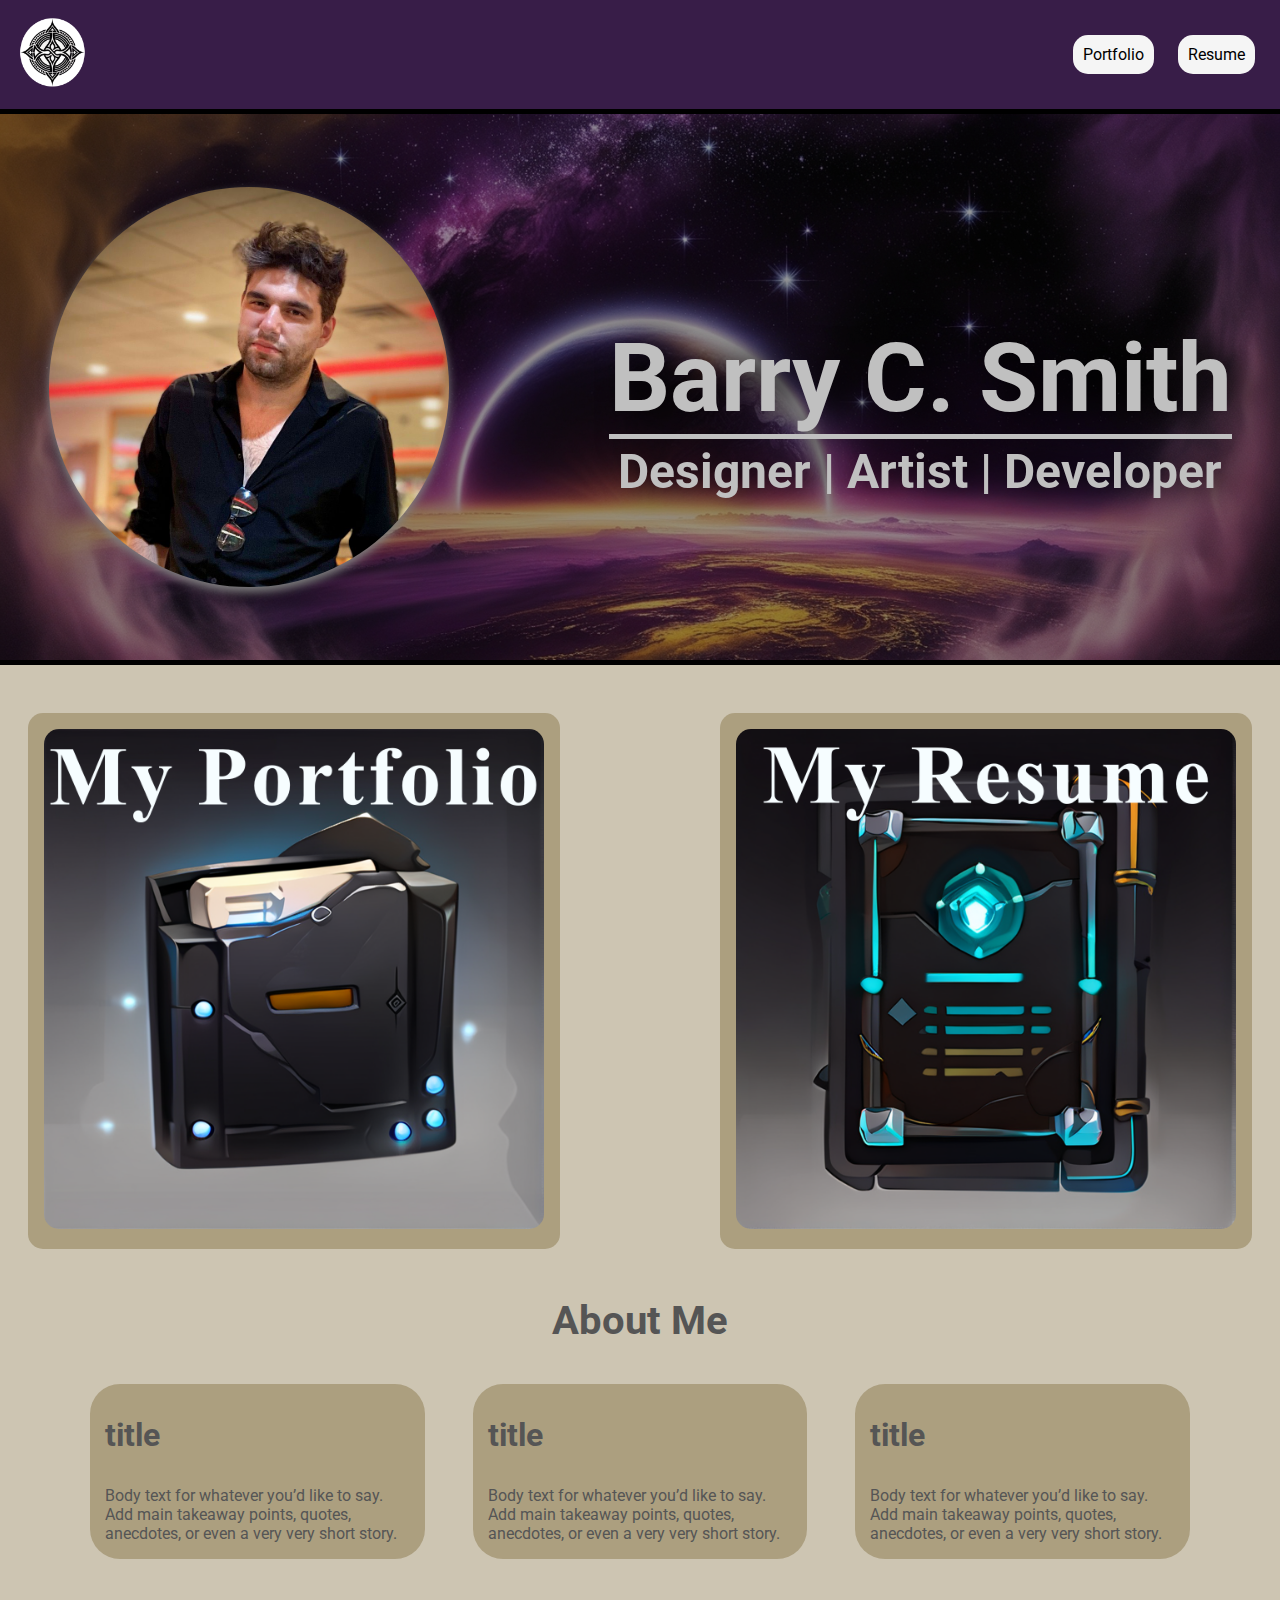
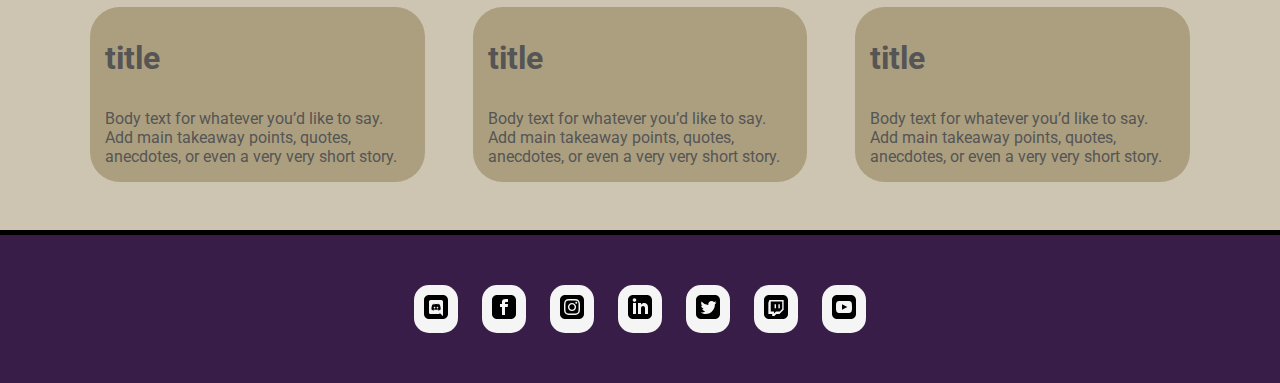
==== index.html @ 9c2325bf "First Upload for Test Reviews" ====
<!DOCTYPE html>
<html lang="en">
<head>
    <meta charset="UTF-8">
    <link rel="stylesheet" href="styles.css"/>
    <link rel="icon" href="images/SampleLogos(6)(Circular).png">
    <meta name="viewport" content="width=device-width, initial-scale=1.0">
    <meta name="description" content="This is the discription of the website for goodle and other search entities.">
    <title>Barry Smith</title>
</head>
<body>
    <header class= "main-header">
        <div class="container main-header-container">
            <a href="index.html">
            <img src="images/SampleLogos(6)(Circular).png" class="logo logo-prime">
            </a>
            <nav class="nav nav-prime">
                    <ul>
                        <li><a href="portfolio.html">Portfolio</a></li>
                        <li><a href="media/sample-pdf.pdf" target="_blank">Resume</a></li>
                    </ul>
            </nav>
        </div>
    </header>



    <section class="section picture-section-background">
        <div class="container picture-section-flex-container">
                        <!-- Get a background image to the main profile picure -->  
                        <!-- Used this photo as my profile picure. Needs CSS to make into a small circle Maybe Crop?-->
                    <img class="profile-picture-flex-object" src="images/Me_20240803_Filter.jpg">
                    <span class="name-and-title-flex-object">
                         <!-- My name and titles -->
                         <p class="name-banner">Barry C. Smith</p>
                         <p class="title-banner">Designer | Artist | Developer</p>

                    </span>
        </div>
    </section>
    
    
    <section class="section portfolio-resume-section">
        <div class="container portfolio-resume-section-container">
            <div class="portfolio-resume-image-trim">
            <!-- An Image that links to my portfolio. Likely Git Hub-->
                <a href="portfolio.html" target="_blank">
                <img class="portfolio-resume-image" src="images/MyPortfolioImage.png">
                </a>
            </div>
            <div class="portfolio-resume-image-trim">
            <!-- An image that links to my resume, which will be a document format.-->
                <a href="resume.html" target="_blank">   
                <img class="portfolio-resume-image" src="images/MyResumeImage.png">
                </a>
            </div>
        </div>
    </section>
    
    
    <section class="section about-section">
        <!-- An untitled area used for the "About Me" section of the profile-->
        <div class="container about-section-header">
            <div>
            <h3 class="about-header about-section-header-main">About Me</h3>
            <!--<p class="about-header about-section-header-sub">Subheader can go here</p>-->
            </div>
        </div>
        <div class="container about-section-container">
            <div class="about-section-text-block-flex-object">
                <h3 class="about-header">title</h3>
                <p>Body text for whatever you’d like to say. Add main takeaway points, quotes, anecdotes, or even a very very short story.</p>
            </div>
            <div class="about-section-text-block-flex-object">
                <h3 class="about-header">title</h3>
                <p>Body text for whatever you’d like to say. Add main takeaway points, quotes, anecdotes, or even a very very short story.</p>
            </div>
            <div class="about-section-text-block-flex-object">
                <h3 class="about-header">title</h3>
                <p>Body text for whatever you’d like to say. Add main takeaway points, quotes, anecdotes, or even a very very short story.</p>
            </div>
            <div class="about-section-text-block-flex-object">
                <h3 class="about-header">title</h3>
                <p>Body text for whatever you’d like to say. Add main takeaway points, quotes, anecdotes, or even a very very short story.</p>
            </div>
            <div class="about-section-text-block-flex-object">
                <h3 class="about-header">title</h3>
                <p>Body text for whatever you’d like to say. Add main takeaway points, quotes, anecdotes, or even a very very short story.</p>
            </div>
            <div class="about-section-text-block-flex-object">
                <h3 class="about-header">title</h3>
                <p>Body text for whatever you’d like to say. Add main takeaway points, quotes, anecdotes, or even a very very short story.</p>
        </div>
        </div>
    </section>

    
    <footer class="main-footer">
        <nav class="nav nav-bi">
            <ul>
                <li><a href="https://www.discord.com" target="_blank">
                    <img src="images/socials/discord.svg">
                    </a></li>

                <li><a href="https://www.facebook.com" target="_blank">
                    <img src="images/socials/facebook.svg">
                    </a></li>

                <li><a href="https://www.instagram.com" target="_blank">
                    <img src="images/socials/instagram.svg">
                    </a></li>

                <li><a href="https://www.linkedin.com/in/barrycssocial/" target="_blank">
                    <img src="images/socials/linkedin.svg">
                    </a></li>

                <li><a href="https://www.twitter.com" target="_blank">
                    <img src="images/socials/twitter.svg">
                    </a></li>

                <li><a href="https://www.twitch.com" target="_blank">
                    <img src="images/socials/twitch.svg">
                    </a></li>

                <li><a href="https://www.youtube.com" target="_blank">
                    <img src="images/socials/youtube.svg">
                    </a></li>
            </ul>    
        </nav>
    </footer>
</body>
</html>
---- styles.css ----
@import url('https://fonts.googleapis.com/css2?family=Didact+Gothic&family=Roboto+Flex:opsz,wght@8..144,100..1000&family=Roboto+Mono:ital,wght@0,100..700;1,100..700&family=Roboto:ital,wght@0,100;0,300;0,400;0,500;0,700;0,900;1,100;1,300;1,400;1,500;1,700;1,900&display=swap');

* {
    box-sizing: border-box;
    font-family: Roboto, Roboto Flex, Didact Gothic;
    color: #555;
}

html, body {
    margin: 0px;
    padding: 0px
}

header {
    width: auto;
}

h3 {
    font-size: 2em;
}

.container {
    max-width: 100%;
    margin: 0 auto;
    /*padding: 0 1.5em;*/
}

.section {
    /*padding: 15px;*/
    /*border-bottom: 5px black solid;*/
    background-color: #79663360;
    padding: 3em 0em 3em 0em;
}




.main-header {
    background-color: #381D48;

    padding: 15px 15px;
    border-bottom: 5px black solid;
    
}
.main-header-container {
    display: flex;
    align-items: center; /*horizontal alignment*/
    /*text-align: end;*/
    justify-content: space-between;
}
.main-header-container nav {
    flex-grow: 1;
    text-align: end;
}



.nav ul {
    list-style: none;
    margin: 0px;
}
.nav li {
    display: inline;
}
.nav a {
    display: inline-block;
    padding: 10px;
    margin: 10px;
    color:black;
    background-color: whitesmoke;
    border-radius: 15px;
    text-decoration: none;
}
.nav a:hover{
    background-color: grey;
    cursor: pointer;
}

.logo {
    height: 75px;
    width: 75px;
}



.picture-section-background {
    background-image: url("images/backgrounds/Space_Background_Purple_Yellow_Landscape_Planet3.jpg");
    background-color: #999;
    background-blend-mode: multiply;
    background-repeat: no-repeat;
    background-size: cover;
    background-position: center;
    border-bottom: 5px black solid;
}

.picture-section-flex-container {
    display: flex;
    flex-wrap: wrap;
    min-height: 450px;
    align-items: center;
    justify-content: center;
    column-gap: 10em;
    /*margin-left: 15%;*/
}

.profile-picture-flex-object {
    width: 400px;
    height: 400px;
    min-height: 300px;
    min-width: 300px;
    border-radius: 50%;
    filter: drop-shadow(0px 5px 5px grey);
}

.name-and-title-flex-object {
    text-align: center;
    font-weight: bolder;
    filter: drop-shadow(15px 0px 15px black);
}


.name-banner {
    color: #c0c0c0;
    font-size: 6em;
    border-bottom: 5px solid;
    margin-bottom: -.45em;
}

.title-banner {
    color: #c0c0c0;
    font-size: 3em;
}



/*.portfolio-resume-section {

}*/

.portfolio-resume-section-container {
    display: flex;
    flex-wrap: wrap;
    align-items: center;
    justify-content: center;
    column-gap: 10em;
    row-gap: 1em;
}

.portfolio-resume-image-trim {
    border-radius: 15px;
    min-height: 300px;
    min-width: 300px;
    max-width: 600px;
    max-height: 600px;
    padding: 1em;
    background-color: #79663365;
}

.portfolio-resume-image {
    align-items: center;
    border-radius: 15px;
    min-height: 200px;
    min-width: 200px;
    max-width: 500px;
    max-height: 500px;
    /*padding: 15px;*/ /*puts background hue to image but removes curved corners. Needs new div wraping for trim*/
    /*background-color: #79663365;*/
    /*border: 15px solid #79663365;*/
}

.portfolio-resume-image:hover {
    transform: scale(1.02);
}



.about-section {
    padding-top: 0em;
}

.about-section-container {
    display: flex;
    align-items: center;
    flex-wrap: wrap;
    max-width: 1100px;
    column-gap: 3em;
    row-gap: 3em;
}

.about-section-header {
    text-align: center;
}
/*.about-header {
    font-size: 2em;
}*/
.about-section-text-block-flex-object {
    flex: 30%;
    border-radius: 30px;
    padding: 0px 15px;
    min-width: 250px;
    background-color: #79663365;
}
.about-section-header-main {
    font-weight: bold;
    font-size: 2.5em;
    margin-top: 0em;
    /*margin-bottom: 0em;*/ /*For use when using a subheader*/
}
/*.about-section-header-sub {
    font-size: 1rem;
}*//*For use when using a subheader*/



.portfolio-main-container {
    display: flex;
    align-items: center;
    text-align: center;
    justify-content: center;
    flex-wrap: wrap;
    max-width: 1400px;
    row-gap: 3em;
    column-gap: 3em;

}

.portfolio-object {
    flex: 30%;
}

.portfolio-object-header {
    font-weight: bold;
    font-size: 2.5em;
    text-decoration: underline;
}
.portfolio-object-image {
    border: 15px solid #79663365;
    border-radius: 15px;
}


.main-footer {
    background-color: #381D48;
    color:white;
    border-top: 5px black solid;
    padding: 2.5em 0;
}

.main-footer ul {
    text-align: center;
    padding-right: 40px;
}
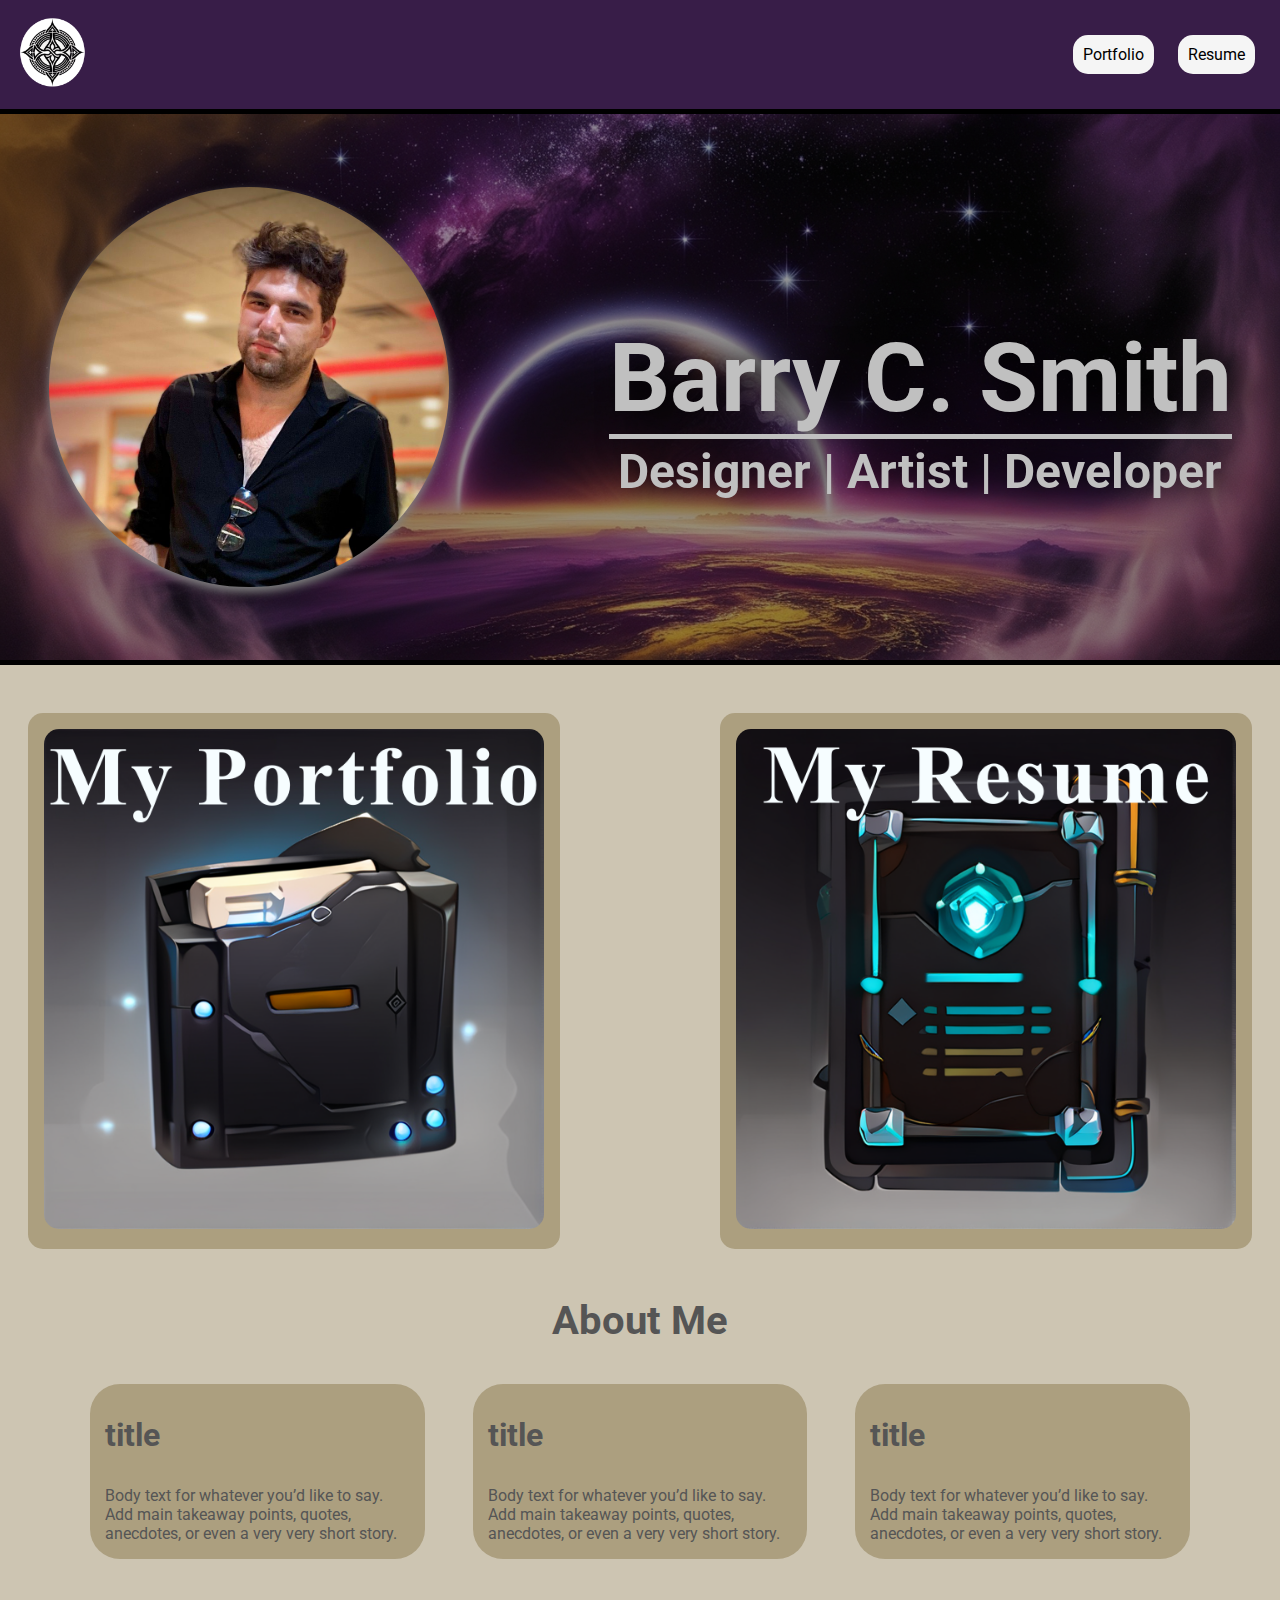
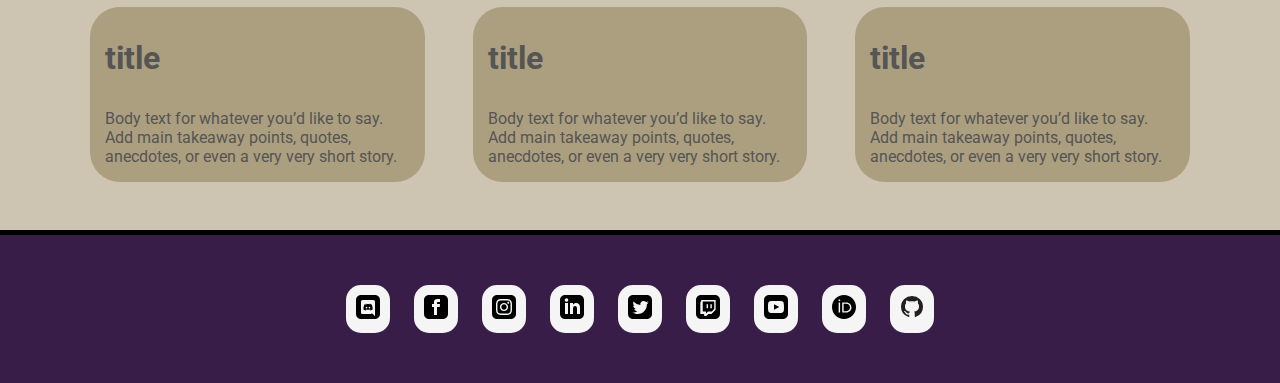
==== commit f05b602e: "Updates" ====
--- a/index.html
+++ b/index.html
@@ -5,7 +5,7 @@
     <link rel="stylesheet" href="styles.css"/>
     <link rel="icon" href="images/SampleLogos(6)(Circular).png">
     <meta name="viewport" content="width=device-width, initial-scale=1.0">
-    <meta name="description" content="This is the discription of the website for goodle and other search entities.">
+    <meta name="description" content="My personal portfolio and resume website">
     <title>Barry Smith</title>
 </head>
 <body>
@@ -50,7 +50,7 @@
             </div>
             <div class="portfolio-resume-image-trim">
             <!-- An image that links to my resume, which will be a document format.-->
-                <a href="resume.html" target="_blank">   
+                <a href="media/sample-pdf.pdf" target="_blank">   
                 <img class="portfolio-resume-image" src="images/MyResumeImage.png">
                 </a>
             </div>
@@ -125,6 +125,14 @@
                 <li><a href="https://www.youtube.com" target="_blank">
                     <img src="images/socials/youtube.svg">
                     </a></li>
+                    
+                <li><a href="https://orcid.org/0009-0006-5210-8648" target="_blank">
+                    <img src="images/socials/orcid.svg">
+                    </a></li>
+
+                <li><a href="https://github.com/BCSCoded" target="_blank">
+                    <img src="images/socials/github.svg">
+                    </a></li>
             </ul>    
         </nav>
     </footer>
--- a/styles.css
+++ b/styles.css
@@ -22,6 +22,7 @@
 
 .container {
     max-width: 100%;
+    height: auto;
     margin: 0 auto;
     /*padding: 0 1.5em;*/
 }
@@ -123,6 +124,7 @@
 .name-banner {
     color: #c0c0c0;
     font-size: 6em;
+    /*font-size: 5vw;*/
     border-bottom: 5px solid;
     margin-bottom: -.45em;
 }
@@ -130,6 +132,7 @@
 .title-banner {
     color: #c0c0c0;
     font-size: 3em;
+    /*font-size: 2.5vw;*/
 }
 
 
@@ -160,8 +163,10 @@
 .portfolio-resume-image {
     align-items: center;
     border-radius: 15px;
-    min-height: 200px;
-    min-width: 200px;
+    /*min-height: 200px;
+    min-width: 200px;*/
+    width: 100%;
+    height: auto;
     max-width: 500px;
     max-height: 500px;
     /*padding: 15px;*/ /*puts background hue to image but removes curved corners. Needs new div wraping for trim*/
@@ -222,21 +227,26 @@
     max-width: 1400px;
     row-gap: 3em;
     column-gap: 3em;
-
-}
-
-.portfolio-object {
+    width:100%;
+    height: auto;
+}
+
+/*.portfolio-object {
     flex: 30%;
-}
-
+}*/
 .portfolio-object-header {
     font-weight: bold;
     font-size: 2.5em;
     text-decoration: underline;
 }
 .portfolio-object-image {
+    align-items: center;
     border: 15px solid #79663365;
     border-radius: 15px;
+    max-height: 400px;
+    max-width: 600px;
+    width:100%;
+    height: auto;
 }
 
 
@@ -251,3 +261,17 @@
     text-align: center;
     padding-right: 40px;
 }
+
+
+@media screen and (max-width: 645px) {
+    .name-banner {
+        font-size: 8vw;
+    }
+    .title-banner {
+        font-size: 6vw
+    }
+    .profile-picture-flex-object {
+        width: 80%;
+        height: auto;
+    }
+  }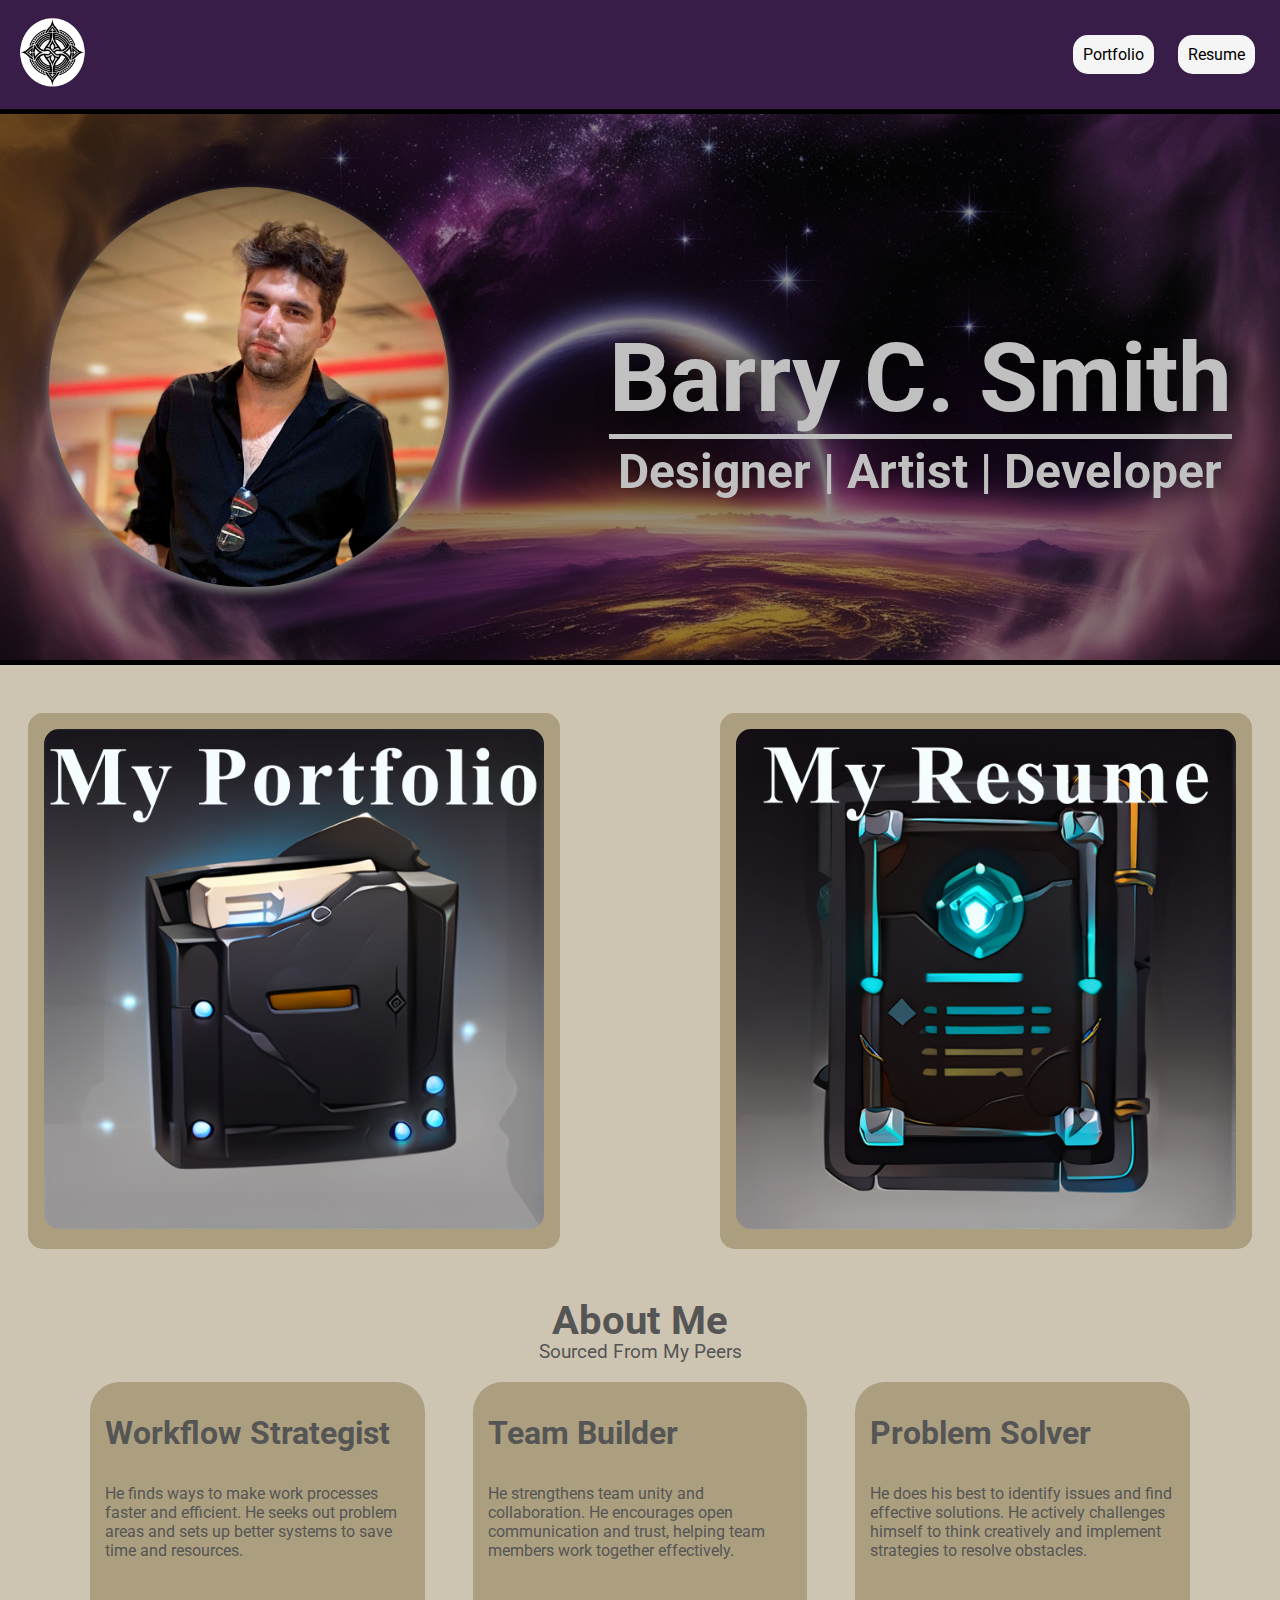
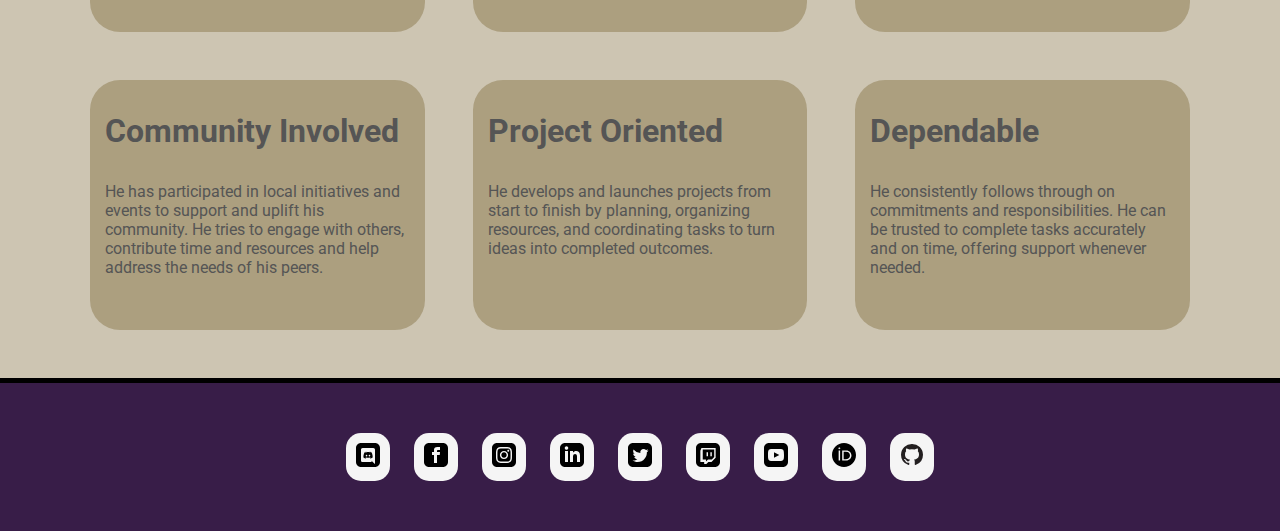
==== commit 1017e473: "Updated!" ====
--- a/index.html
+++ b/index.html
@@ -17,7 +17,7 @@
             <nav class="nav nav-prime">
                     <ul>
                         <li><a href="portfolio.html">Portfolio</a></li>
-                        <li><a href="media/sample-pdf.pdf" target="_blank">Resume</a></li>
+                        <li><a href="media/Resume_2024.pdf" target="_blank">Resume</a></li>
                     </ul>
             </nav>
         </div>
@@ -50,7 +50,7 @@
             </div>
             <div class="portfolio-resume-image-trim">
             <!-- An image that links to my resume, which will be a document format.-->
-                <a href="media/sample-pdf.pdf" target="_blank">   
+                <a href="media/Resume_2024.pdf" target="_blank">   
                 <img class="portfolio-resume-image" src="images/MyResumeImage.png">
                 </a>
             </div>
@@ -59,37 +59,37 @@
     
     
     <section class="section about-section">
-        <!-- An untitled area used for the "About Me" section of the profile-->
+        <!-- A conatiner area used for the "About Me" section of the profile-->
         <div class="container about-section-header">
             <div>
             <h3 class="about-header about-section-header-main">About Me</h3>
-            <!--<p class="about-header about-section-header-sub">Subheader can go here</p>-->
+            <p class="about-header about-section-header-sub">Sourced From My Peers</p>
             </div>
         </div>
         <div class="container about-section-container">
             <div class="about-section-text-block-flex-object">
-                <h3 class="about-header">title</h3>
-                <p>Body text for whatever you’d like to say. Add main takeaway points, quotes, anecdotes, or even a very very short story.</p>
+                <h3 class="about-header">Workflow Strategist</h3>
+                <p>He finds ways to make work processes faster and efficient. He seeks out problem areas and sets up better systems to save time and resources.</p>
             </div>
             <div class="about-section-text-block-flex-object">
-                <h3 class="about-header">title</h3>
-                <p>Body text for whatever you’d like to say. Add main takeaway points, quotes, anecdotes, or even a very very short story.</p>
+                <h3 class="about-header">Team Builder</h3>
+                <p>He strengthens team unity and collaboration. He encourages open communication and trust, helping team members work together effectively.</p>
             </div>
             <div class="about-section-text-block-flex-object">
-                <h3 class="about-header">title</h3>
-                <p>Body text for whatever you’d like to say. Add main takeaway points, quotes, anecdotes, or even a very very short story.</p>
+                <h3 class="about-header">Problem Solver</h3>
+                <p>He does his best to identify issues and find effective solutions. He actively challenges himself to think creatively and implement strategies to resolve obstacles.</p>
             </div>
             <div class="about-section-text-block-flex-object">
-                <h3 class="about-header">title</h3>
-                <p>Body text for whatever you’d like to say. Add main takeaway points, quotes, anecdotes, or even a very very short story.</p>
+                <h3 class="about-header">Community Involved</h3>
+                <p>He has participated in local initiatives and events to support and uplift his community. He tries to engage with others, contribute time and resources and help address the needs of his peers.</p>
             </div>
             <div class="about-section-text-block-flex-object">
-                <h3 class="about-header">title</h3>
-                <p>Body text for whatever you’d like to say. Add main takeaway points, quotes, anecdotes, or even a very very short story.</p>
+                <h3 class="about-header">Project Oriented</h3>
+                <p>He develops and launches projects from start to finish by planning, organizing resources, and coordinating tasks to turn ideas into completed outcomes.</p>
             </div>
             <div class="about-section-text-block-flex-object">
-                <h3 class="about-header">title</h3>
-                <p>Body text for whatever you’d like to say. Add main takeaway points, quotes, anecdotes, or even a very very short story.</p>
+                <h3 class="about-header">Dependable</h3>
+                <p>He consistently follows through on commitments and responsibilities. He can be trusted to complete tasks accurately and on time, offering support whenever needed.</p>
         </div>
         </div>
     </section>
--- a/styles.css
+++ b/styles.css
@@ -204,17 +204,19 @@
     border-radius: 30px;
     padding: 0px 15px;
     min-width: 250px;
+    min-height: 250px;
     background-color: #79663365;
 }
 .about-section-header-main {
     font-weight: bold;
     font-size: 2.5em;
     margin-top: 0em;
-    /*margin-bottom: 0em;*/ /*For use when using a subheader*/
-}
-/*.about-section-header-sub {
-    font-size: 1rem;
-}*//*For use when using a subheader*/
+    margin-bottom: 0em; /*For use when using a subheader*/
+}
+.about-section-header-sub {
+    font-size: 1.2rem;
+    margin-top: -.2em;
+}/*For use when using a subheader*/
 
 
 
@@ -262,7 +264,6 @@
     padding-right: 40px;
 }
 
-
 @media screen and (max-width: 645px) {
     .name-banner {
         font-size: 8vw;
@@ -274,4 +275,13 @@
         width: 80%;
         height: auto;
     }
+    .about-section-text-block-flex-object {
+        min-height: 350px;
+    }
+  }
+
+  @media screen and (max-width: 567px) {
+    .about-section-text-block-flex-object {
+        min-height: 150px;
+    }
   }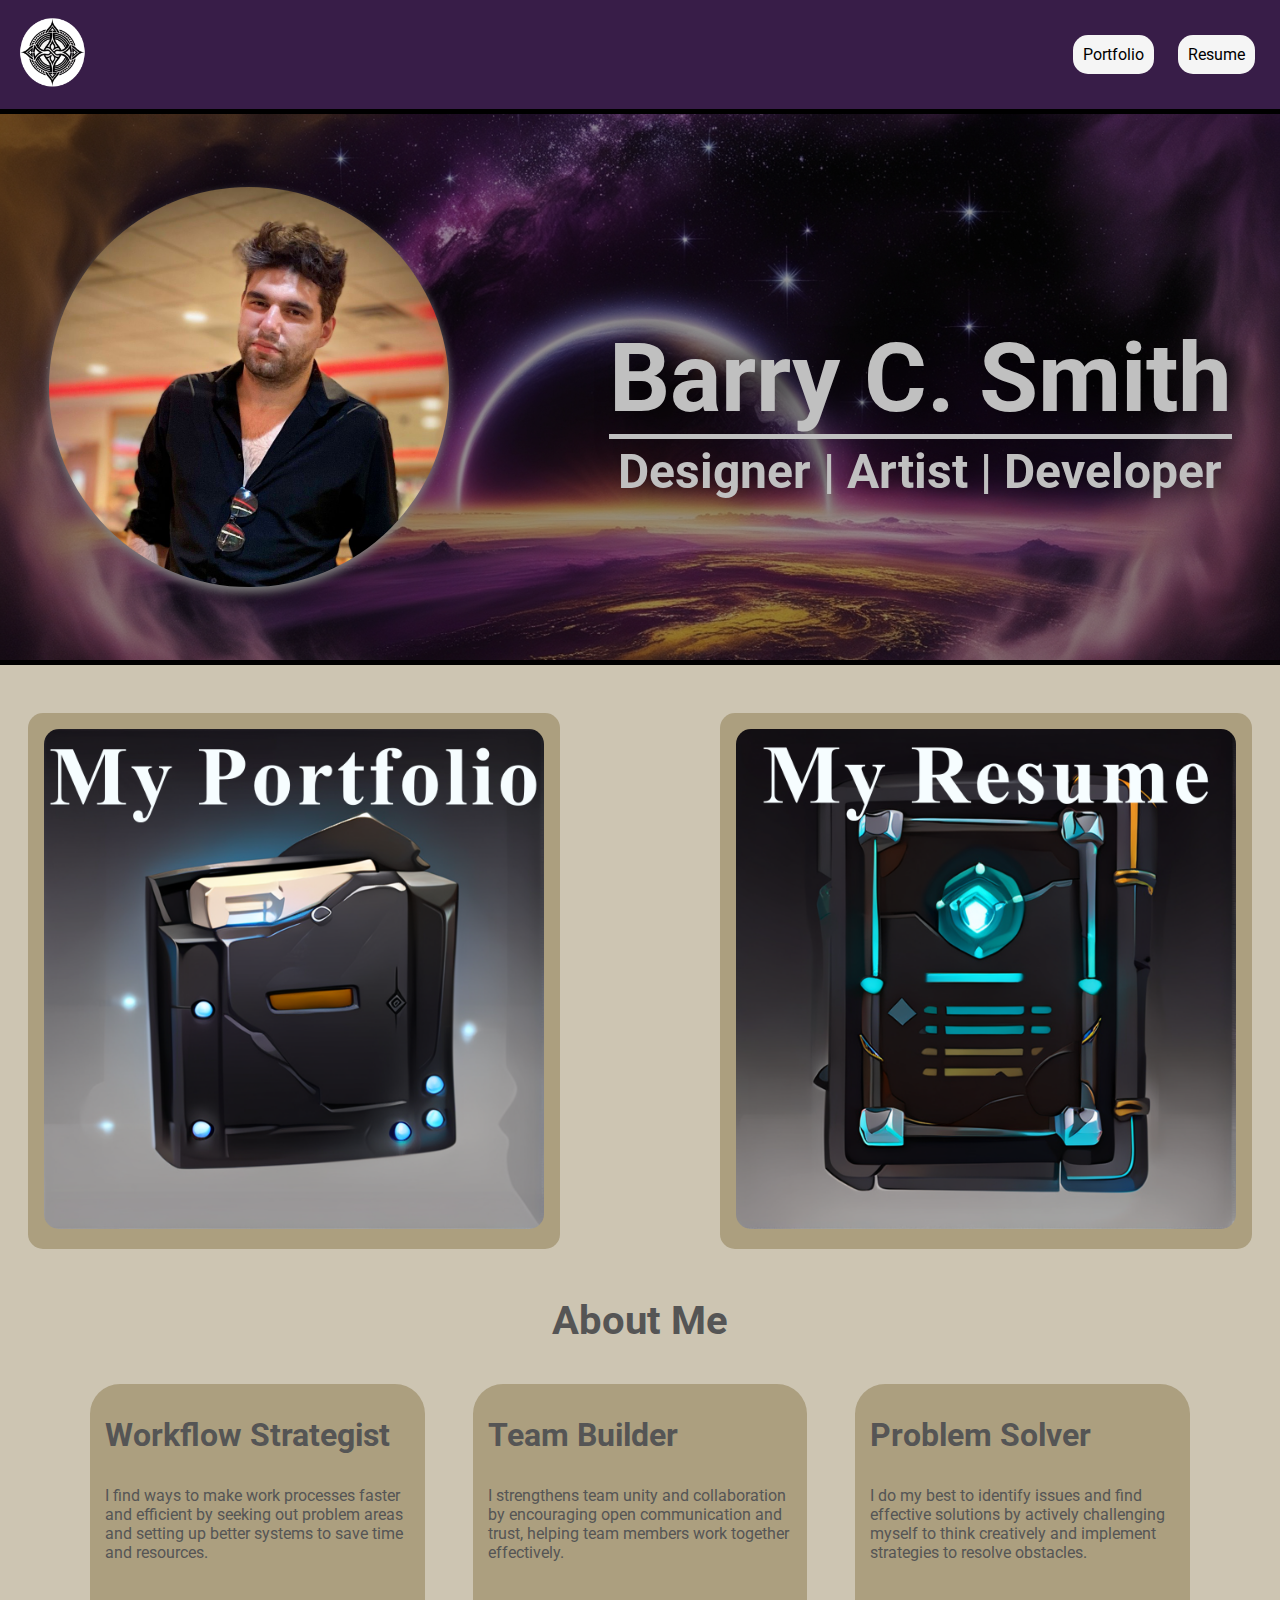
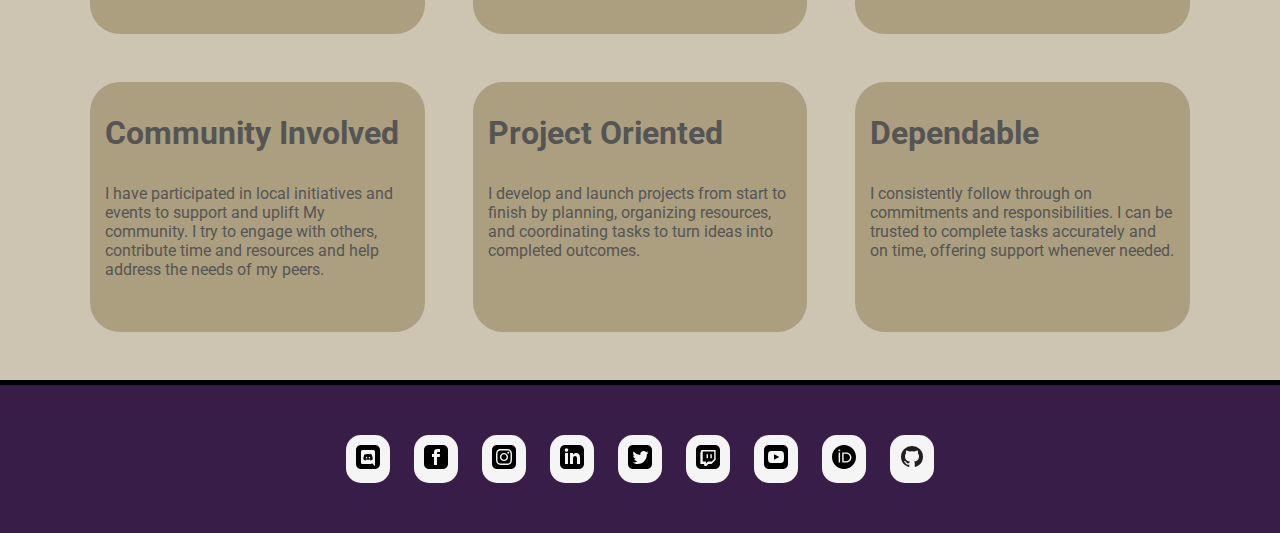
==== commit 5146c931: "Formatting Update" ====
--- a/index.html
+++ b/index.html
@@ -6,7 +6,14 @@
     <link rel="icon" href="images/SampleLogos(6)(Circular).png">
     <meta name="viewport" content="width=device-width, initial-scale=1.0">
     <meta name="description" content="My personal portfolio and resume website">
+    <!--What shows up in the tab name-->
     <title>Barry Smith</title>
+    <meta name="title" content="Barry Smith">
+    <!-- OpenGraph Protpcol definers so link can show up properly on socials -->
+    <meta property="og:title" content="Barry Smith">
+    <meta property="og:type" content="website">
+    <meta property="og:url" content="https://bcscoded.github.io/BCSCoded/">
+    <!-- <meta property="image" content="IMG URL"> -->
 </head>
 <body>
     <header class= "main-header">
@@ -63,33 +70,33 @@
         <div class="container about-section-header">
             <div>
             <h3 class="about-header about-section-header-main">About Me</h3>
-            <p class="about-header about-section-header-sub">Sourced From My Peers</p>
+            <!-- <p class="about-header about-section-header-sub">Sourced From My Peers</p> -->
             </div>
         </div>
         <div class="container about-section-container">
             <div class="about-section-text-block-flex-object">
                 <h3 class="about-header">Workflow Strategist</h3>
-                <p>He finds ways to make work processes faster and efficient. He seeks out problem areas and sets up better systems to save time and resources.</p>
+                <p>I find ways to make work processes faster and efficient by seeking out problem areas and setting up better systems to save time and resources.</p>
             </div>
             <div class="about-section-text-block-flex-object">
                 <h3 class="about-header">Team Builder</h3>
-                <p>He strengthens team unity and collaboration. He encourages open communication and trust, helping team members work together effectively.</p>
+                <p>I strengthens team unity and collaboration by encouraging open communication and trust, helping team members work together effectively.</p>
             </div>
             <div class="about-section-text-block-flex-object">
                 <h3 class="about-header">Problem Solver</h3>
-                <p>He does his best to identify issues and find effective solutions. He actively challenges himself to think creatively and implement strategies to resolve obstacles.</p>
+                <p>I do my best to identify issues and find effective solutions by actively challenging myself to think creatively and implement strategies to resolve obstacles.</p>
             </div>
             <div class="about-section-text-block-flex-object">
                 <h3 class="about-header">Community Involved</h3>
-                <p>He has participated in local initiatives and events to support and uplift his community. He tries to engage with others, contribute time and resources and help address the needs of his peers.</p>
+                <p>I have participated in local initiatives and events to support and uplift My community. I try to engage with others, contribute time and resources and help address the needs of my peers.</p>
             </div>
             <div class="about-section-text-block-flex-object">
                 <h3 class="about-header">Project Oriented</h3>
-                <p>He develops and launches projects from start to finish by planning, organizing resources, and coordinating tasks to turn ideas into completed outcomes.</p>
+                <p>I develop and launch projects from start to finish by planning, organizing resources, and coordinating tasks to turn ideas into completed outcomes.</p>
             </div>
             <div class="about-section-text-block-flex-object">
                 <h3 class="about-header">Dependable</h3>
-                <p>He consistently follows through on commitments and responsibilities. He can be trusted to complete tasks accurately and on time, offering support whenever needed.</p>
+                <p>I consistently follow through on commitments and responsibilities. I can be trusted to complete tasks accurately and on time, offering support whenever needed.</p>
         </div>
         </div>
     </section>
--- a/styles.css
+++ b/styles.css
@@ -211,12 +211,12 @@
     font-weight: bold;
     font-size: 2.5em;
     margin-top: 0em;
-    margin-bottom: 0em; /*For use when using a subheader*/
-}
-.about-section-header-sub {
+    /* margin-bottom: 0em; */ /*For use when using a subheader*/
+}
+/* .about-section-header-sub {
     font-size: 1.2rem;
     margin-top: -.2em;
-}/*For use when using a subheader*/
+}/*For use when using a subheader */
 
 
 
@@ -282,6 +282,6 @@
 
   @media screen and (max-width: 567px) {
     .about-section-text-block-flex-object {
-        min-height: 150px;
+        min-height: 215px;
     }
   }